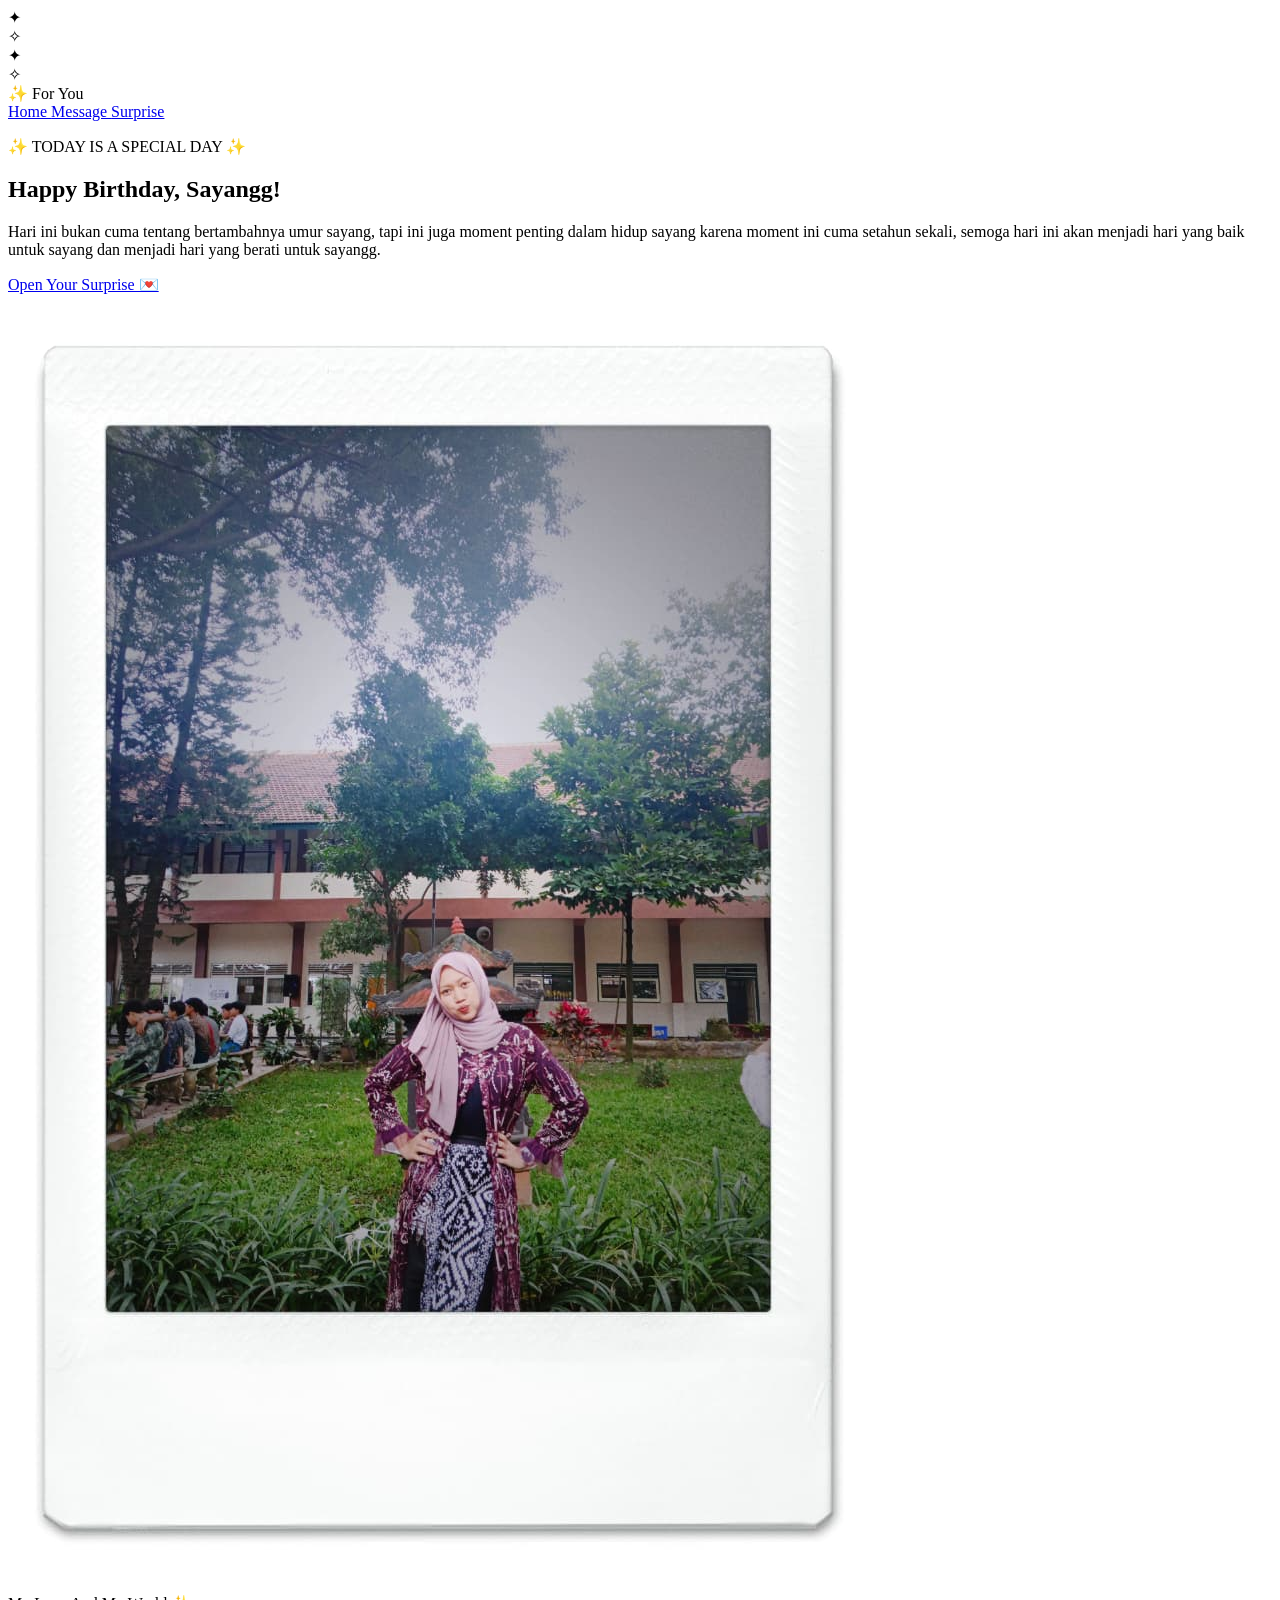
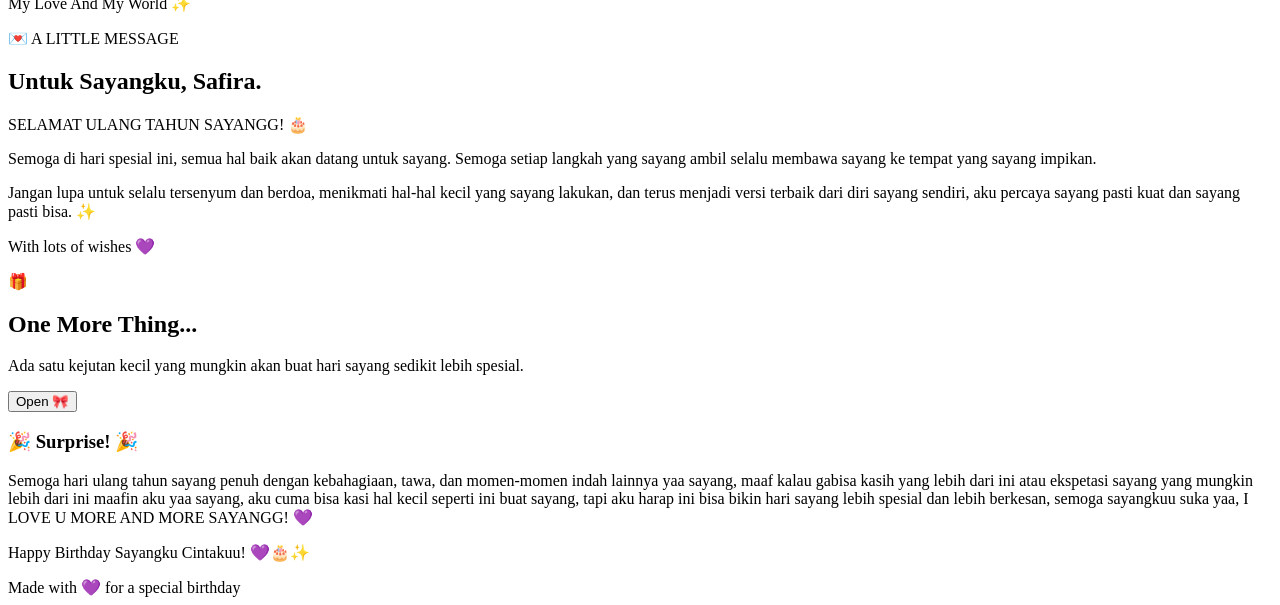
==== home.html @ 0f2d9855 "Add files via upload" ====
<!DOCTYPE html>
<html lang="id">

<head>

    <meta charset="UTF-8">

    <meta
        name="viewport"
        content="width=device-width, initial-scale=1.0"
    >

    <title>Happy Birthday 🎂</title>

    <!-- CSS untuk halaman utama -->
    <link rel="stylesheet" href="css/home.css">

</head>

<body>

    <!-- =====================================
         BACKGROUND DECORATION
         ===================================== -->

    <div class="background">

        <div class="star star-1">✦</div>
        <div class="star star-2">✧</div>
        <div class="star star-3">✦</div>
        <div class="star star-4">✧</div>

    </div>


    <!-- =====================================
         NAVBAR
         ===================================== -->

    <nav>

        <div class="logo">
            ✨ For You
        </div>

        <div class="nav-menu">

            <a href="#home">
                Home
            </a>

            <a href="#message">
                Message
            </a>

            <a href="#surprise">
                Surprise
            </a>

        </div>

    </nav>


    <!-- =====================================
         HERO / BAGIAN UTAMA
         ===================================== -->

    <main id="home">

        <section class="hero">

            <!-- Tulisan pembuka -->

            <div class="hero-text">

                <p class="small-title">
                    ✨ TODAY IS A SPECIAL DAY ✨
                </p>

                <h1>
                    Happy Birthday,
                    <span>Sayangg!</span>
                </h1>

                <p class="description">
                    Hari ini bukan cuma tentang bertambahnya umur sayang,
                    tapi ini juga moment penting dalam hidup sayang karena
                    moment ini cuma setahun sekali, semoga hari ini akan menjadi
                    hari yang baik untuk sayang dan menjadi hari yang berati untuk sayangg.
                </p>

                <!-- Tombol kejutan -->

                <a
                    href="#message"
                    class="main-button"
                >
                    Open Your Surprise 💌
                </a>

            </div>


            <!-- Foto -->

            <div class="photo-area">

                <div class="photo-card">

                    <img
                        src="Photo.jpeg"
                        alt="Foto Safira"
                    >

                    <p>
                        My Love And My World ✨
                    </p>

                </div>

            </div>

        </section>


        <!-- =================================
             MESSAGE
             ================================= -->

        <section
            id="message"
            class="message-section"
        >

            <p class="section-label">
                💌 A LITTLE MESSAGE
            </p>

            <h2>
                Untuk Sayangku,
                <span>Safira.</span>
            </h2>

            <div class="message-card">

                <p>
                    SELAMAT ULANG TAHUN SAYANGG! 🎂
                </p>

                <p>
                    Semoga di hari spesial ini,
                    semua hal baik akan datang untuk sayang.
                    Semoga setiap langkah yang sayang ambil selalu
                    membawa sayang ke tempat yang sayang impikan. 
                </p>

                <p>
                    Jangan lupa untuk selalu tersenyum dan berdoa, 
                    menikmati hal-hal kecil yang sayang lakukan,
                    dan terus menjadi versi terbaik
                    dari diri sayang sendiri, aku percaya sayang pasti kuat dan sayang pasti bisa. ✨
                </p>

                <p class="signature">
                    With lots of wishes 💜
                </p>

            </div>

        </section>

        <section
            id="surprise"
            class="surprise-section"
        >

            <div class="gift">
                🎁
            </div>

            <h2>
                One More Thing...
            </h2>

            <p>
                Ada satu kejutan kecil yang mungkin
                akan buat hari sayang sedikit lebih spesial.
            </p>

            <button
                id="surpriseButton"
                class="surprise-button"
            >
                Open 🎀
            </button>

            <!-- Pesan yang awalnya disembunyikan -->

            <div
                id="surpriseMessage"
                class="hidden-message"
            >

                <h3>
                    🎉 Surprise! 🎉
                </h3>

                <p>
                    Semoga hari ulang tahun sayang
                    penuh dengan kebahagiaan,
                    tawa, dan momen-momen indah lainnya yaa sayang,
                    maaf kalau gabisa kasih yang lebih dari ini
                    atau ekspetasi sayang yang mungkin lebih dari ini
                    maafin aku yaa sayang, aku cuma bisa kasi hal kecil seperti ini buat sayang,
                    tapi aku harap ini bisa bikin hari sayang lebih spesial dan lebih berkesan, semoga sayangkuu suka yaa,
                    I LOVE U MORE AND MORE SAYANGG! 💜
                </p>

                <p>
                    Happy Birthday Sayangku Cintakuu! 💜🎂✨
                </p>

            </div>

        </section>

    </main>


    <!-- Footer -->

    <footer>

        Made with 💜 for a special birthday

    </footer>


    <!-- JavaScript -->
    <script src="js/home.js"></script>

</body>

</html>
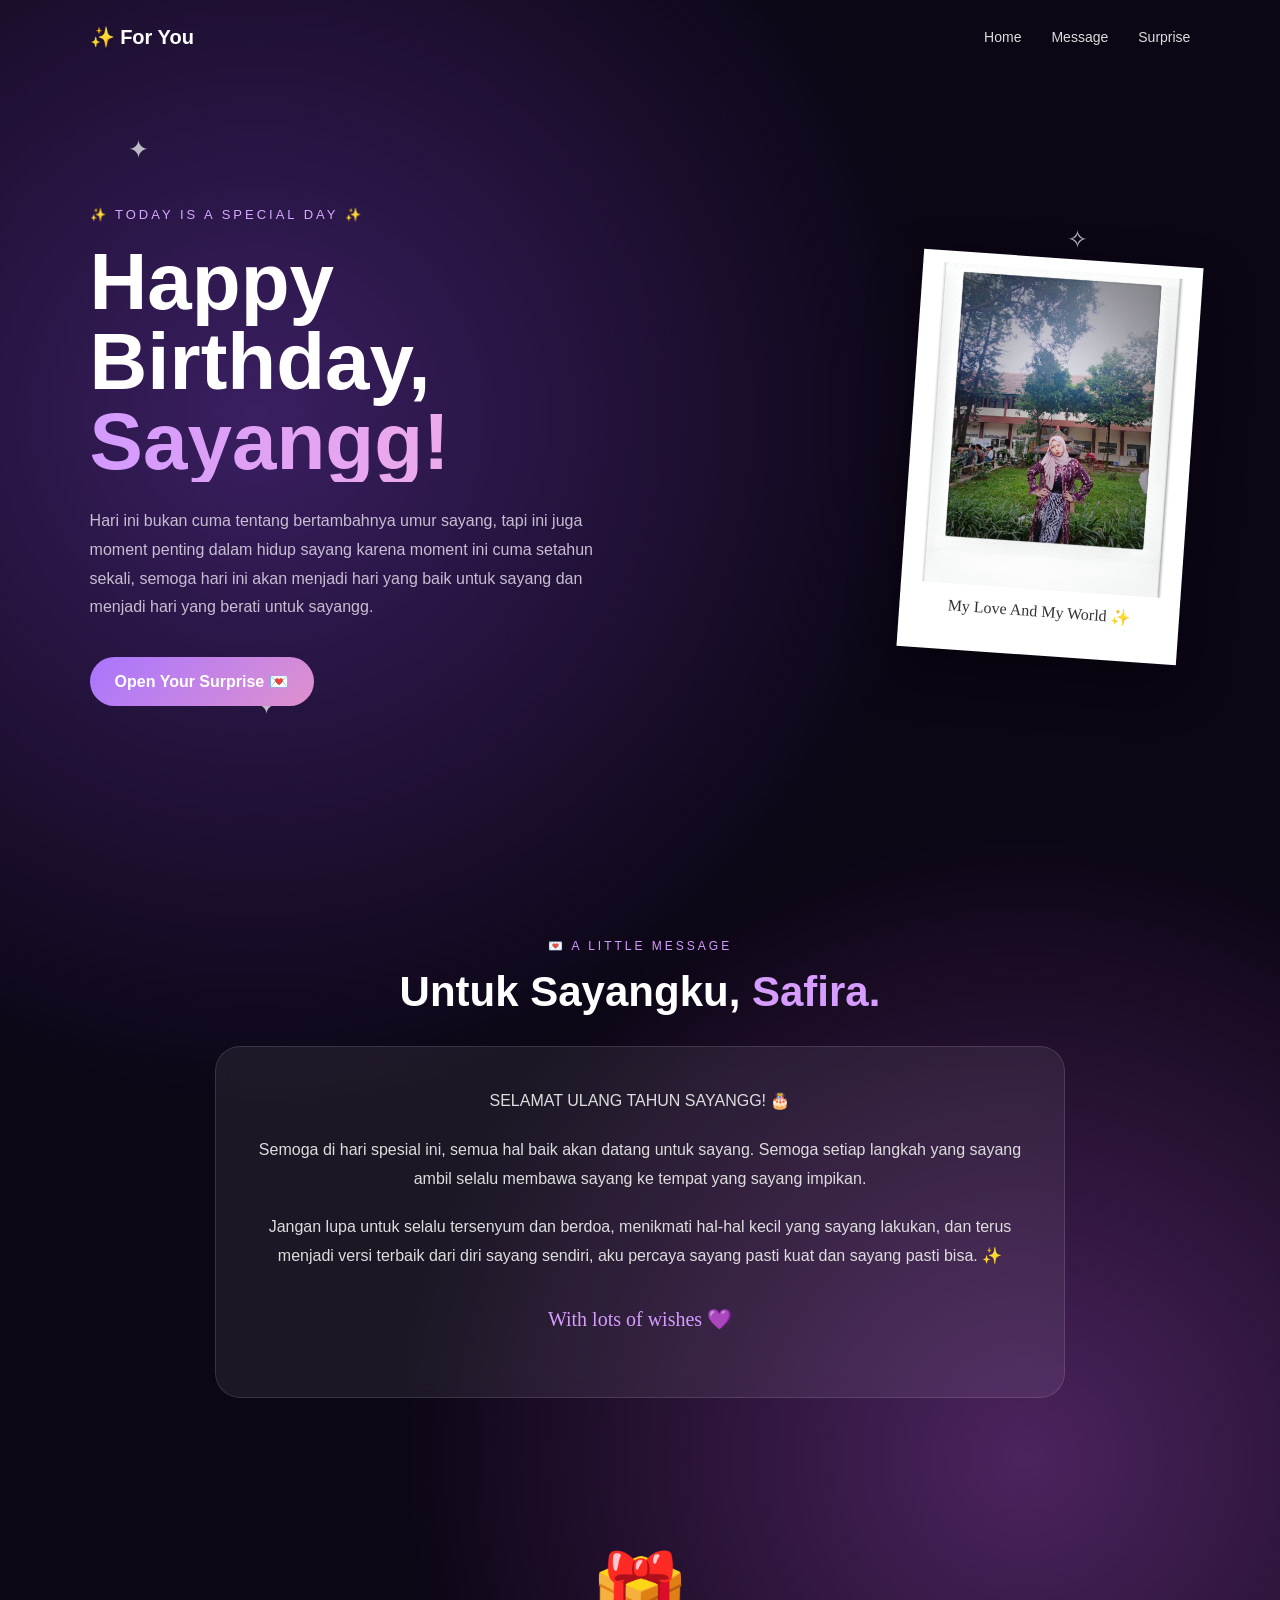
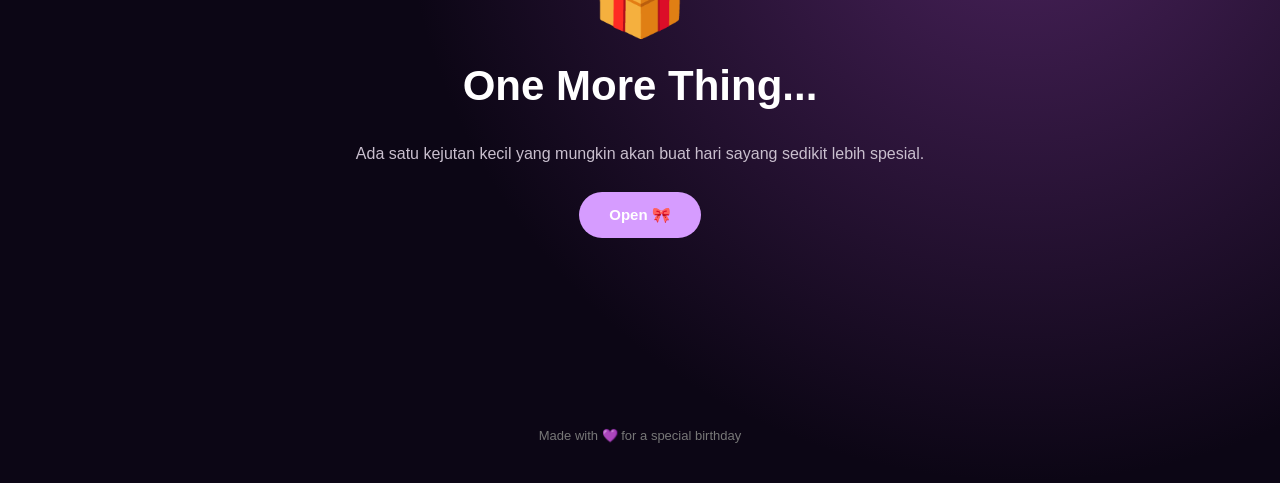
==== commit 242847c6: "Update home.html" ====
--- a/home.html
+++ b/home.html
@@ -13,7 +13,7 @@
     <title>Happy Birthday 🎂</title>
 
     <!-- CSS untuk halaman utama -->
-    <link rel="stylesheet" href="css/home.css">
+    <link rel="stylesheet" href="home.css">
 
 </head>
 
@@ -238,8 +238,7 @@
 
 
     <!-- JavaScript -->
-    <script src="js/home.js"></script>
-
+    <script src="home.js"></script>
 </body>
 
-</html>+</html>
--- a/home.css
+++ b/home.css
@@ -0,0 +1,692 @@
+/* =========================================
+   RESET
+   ========================================= */
+
+* {
+    margin: 0;
+    padding: 0;
+    box-sizing: border-box;
+}
+
+
+html {
+    scroll-behavior: smooth;
+}
+
+
+body {
+
+    font-family: Arial, Helvetica, sans-serif;
+
+    background:
+        radial-gradient(
+            circle at 20% 20%,
+            #3a1f61,
+            transparent 35%
+        ),
+        radial-gradient(
+            circle at 80% 70%,
+            #4c235e,
+            transparent 35%
+        ),
+        #0c0615;
+
+    color: white;
+
+    min-height: 100vh;
+
+    overflow-x: hidden;
+
+}
+
+
+/* =========================================
+   BACKGROUND
+   ========================================= */
+
+.background {
+
+    position: fixed;
+
+    inset: 0;
+
+    pointer-events: none;
+
+    z-index: -1;
+
+}
+
+
+.star {
+
+    position: absolute;
+
+    font-size: 25px;
+
+    opacity: 0.7;
+
+    animation: floating 4s ease-in-out infinite;
+
+}
+
+
+.star-1 {
+    top: 15%;
+    left: 10%;
+}
+
+
+.star-2 {
+    top: 25%;
+    right: 15%;
+    animation-delay: 1s;
+}
+
+
+.star-3 {
+    bottom: 20%;
+    left: 20%;
+    animation-delay: 2s;
+}
+
+
+.star-4 {
+    bottom: 30%;
+    right: 10%;
+    animation-delay: 3s;
+}
+
+
+@keyframes floating {
+
+    0%,
+    100% {
+        transform: translateY(0);
+    }
+
+    50% {
+        transform: translateY(-15px);
+    }
+
+}
+
+
+/* =========================================
+   NAVBAR
+   ========================================= */
+
+nav {
+
+    width: 100%;
+
+    padding: 25px 7%;
+
+    display: flex;
+
+    justify-content: space-between;
+
+    align-items: center;
+
+}
+
+
+.logo {
+
+    font-size: 20px;
+
+    font-weight: bold;
+
+}
+
+
+.nav-menu {
+
+    display: flex;
+
+    gap: 30px;
+
+}
+
+
+.nav-menu a {
+
+    color: #ddd;
+
+    text-decoration: none;
+
+    font-size: 14px;
+
+    transition: 0.3s;
+
+}
+
+
+.nav-menu a:hover {
+
+    color: #d49cff;
+
+}
+
+
+/* =========================================
+   HERO
+   ========================================= */
+
+.hero {
+
+    min-height: 85vh;
+
+    width: 86%;
+
+    margin: auto;
+
+    display: flex;
+
+    align-items: center;
+
+    justify-content: space-between;
+
+    gap: 50px;
+
+}
+
+
+/* Tulisan hero */
+
+.hero-text {
+
+    max-width: 600px;
+
+}
+
+
+.small-title {
+
+    font-size: 13px;
+
+    letter-spacing: 3px;
+
+    color: #d7a9ff;
+
+    margin-bottom: 20px;
+
+}
+
+
+.hero h1 {
+
+    font-size: clamp(45px, 7vw, 80px);
+
+    line-height: 1;
+
+    margin-bottom: 25px;
+
+}
+
+
+.hero h1 span {
+
+    display: block;
+
+    background:
+        linear-gradient(
+            90deg,
+            #d39aff,
+            #ffb5dc
+        );
+
+    background-clip: text;
+
+    -webkit-background-clip: text;
+
+    color: transparent;
+
+}
+
+
+.description {
+
+    color: #c8bed2;
+
+    line-height: 1.8;
+
+    max-width: 520px;
+
+    margin-bottom: 35px;
+
+}
+
+
+/* =========================================
+   BUTTON
+   ========================================= */
+
+.main-button {
+
+    display: inline-block;
+
+    text-decoration: none;
+
+    color: white;
+
+    background:
+        linear-gradient(
+            135deg,
+            #a875ff,
+            #df91ce
+        );
+
+    padding: 15px 25px;
+
+    border-radius: 50px;
+
+    font-weight: bold;
+
+    transition: 0.3s;
+
+}
+
+
+.main-button:hover {
+
+    transform: translateY(-4px);
+
+    box-shadow:
+        0 10px 30px rgba(190, 120, 255, 0.3);
+
+}
+
+
+/* =========================================
+   PHOTO
+   ========================================= */
+
+.photo-area {
+
+    display: flex;
+
+    justify-content: center;
+
+}
+
+
+.photo-card {
+
+    background: white;
+
+    padding: 12px 12px 35px;
+
+    width: 280px;
+
+    transform: rotate(4deg);
+
+    box-shadow:
+        0 20px 50px rgba(0, 0, 0, 0.4);
+
+    transition: 0.4s;
+
+}
+
+
+.photo-card:hover {
+
+    transform:
+        rotate(0deg)
+        scale(1.05);
+
+}
+
+
+.photo-card img {
+
+    width: 100%;
+
+    height: 320px;
+
+    object-fit: cover;
+
+    display: block;
+
+}
+
+
+.photo-card p {
+
+    color: #333;
+
+    text-align: center;
+
+    margin-top: 12px;
+
+    font-family: cursive;
+
+}
+
+
+/* =========================================
+   MESSAGE SECTION
+   ========================================= */
+
+.message-section {
+
+    width: 80%;
+
+    max-width: 850px;
+
+    margin: 100px auto;
+
+    text-align: center;
+
+}
+
+
+.section-label {
+
+    color: #d49cff;
+
+    letter-spacing: 3px;
+
+    font-size: 12px;
+
+    margin-bottom: 15px;
+
+}
+
+
+.message-section h2,
+.surprise-section h2 {
+
+    font-size: 42px;
+
+    margin-bottom: 30px;
+
+}
+
+
+.message-section h2 span {
+
+    color: #d69cff;
+
+}
+
+
+.message-card {
+
+    background:
+        rgba(255, 255, 255, 0.07);
+
+    border:
+        1px solid rgba(255, 255, 255, 0.12);
+
+    border-radius: 25px;
+
+    padding: 40px;
+
+    backdrop-filter: blur(10px);
+
+    line-height: 1.8;
+
+    color: #ddd;
+
+}
+
+
+.message-card p {
+
+    margin-bottom: 20px;
+
+}
+
+
+.message-card .signature {
+
+    color: #d69cff;
+
+    font-family: cursive;
+
+    font-size: 20px;
+
+    margin-top: 30px;
+
+}
+
+
+/* =========================================
+   SURPRISE SECTION
+   ========================================= */
+
+.surprise-section {
+
+    width: 80%;
+
+    max-width: 700px;
+
+    margin: 150px auto;
+
+    text-align: center;
+
+}
+
+
+.gift {
+
+    font-size: 80px;
+
+    margin-bottom: 20px;
+
+    animation: giftFloat 2s ease-in-out infinite;
+
+}
+
+
+@keyframes giftFloat {
+
+    0%,
+    100% {
+        transform: translateY(0) rotate(-3deg);
+    }
+
+    50% {
+        transform: translateY(-15px) rotate(3deg);
+    }
+
+}
+
+
+.surprise-section p {
+
+    color: #c9bfce;
+
+    line-height: 1.7;
+
+    margin-bottom: 25px;
+
+}
+
+
+.surprise-button {
+
+    border: none;
+
+    padding: 14px 30px;
+
+    border-radius: 50px;
+
+    background: #d69cff;
+
+    color: white;
+
+    font-weight: bold;
+
+    font-size: 15px;
+
+    cursor: pointer;
+
+    transition: 0.3s;
+
+}
+
+
+.surprise-button:hover {
+
+    transform: scale(1.05);
+
+}
+
+
+/* =========================================
+   HIDDEN MESSAGE
+   ========================================= */
+
+.hidden-message {
+
+    display: none;
+
+    margin-top: 30px;
+
+    padding: 30px;
+
+    background:
+        rgba(255, 255, 255, 0.08);
+
+    border-radius: 20px;
+
+    animation: appear 0.7s ease;
+
+}
+
+
+.hidden-message.show {
+
+    display: block;
+
+}
+
+
+.hidden-message h3 {
+
+    font-size: 28px;
+
+    margin-bottom: 15px;
+
+}
+
+
+@keyframes appear {
+
+    from {
+
+        opacity: 0;
+
+        transform: scale(0.9);
+
+    }
+
+    to {
+
+        opacity: 1;
+
+        transform: scale(1);
+
+    }
+
+}
+
+
+/* =========================================
+   FOOTER
+   ========================================= */
+
+footer {
+
+    text-align: center;
+
+    padding: 40px;
+
+    color: #777;
+
+    font-size: 13px;
+
+}
+
+
+/* =========================================
+   RESPONSIVE HP
+   ========================================= */
+
+@media (max-width: 800px) {
+
+    nav {
+
+        padding: 20px;
+
+    }
+
+    .nav-menu {
+
+        display: none;
+
+    }
+
+
+    .hero {
+
+        width: 90%;
+
+        flex-direction: column;
+
+        justify-content: center;
+
+        text-align: center;
+
+        padding-top: 50px;
+
+    }
+
+
+    .description {
+
+        margin-left: auto;
+
+        margin-right: auto;
+
+    }
+
+
+    .photo-area {
+
+        margin-top: 30px;
+
+    }
+
+
+    .photo-card {
+
+        width: 240px;
+
+    }
+
+
+    .photo-card img {
+
+        height: 280px;
+
+    }
+
+
+    .message-section,
+    .surprise-section {
+
+        width: 90%;
+
+    }
+
+
+    .message-section h2,
+    .surprise-section h2 {
+
+        font-size: 32px;
+
+    }
+
+}
